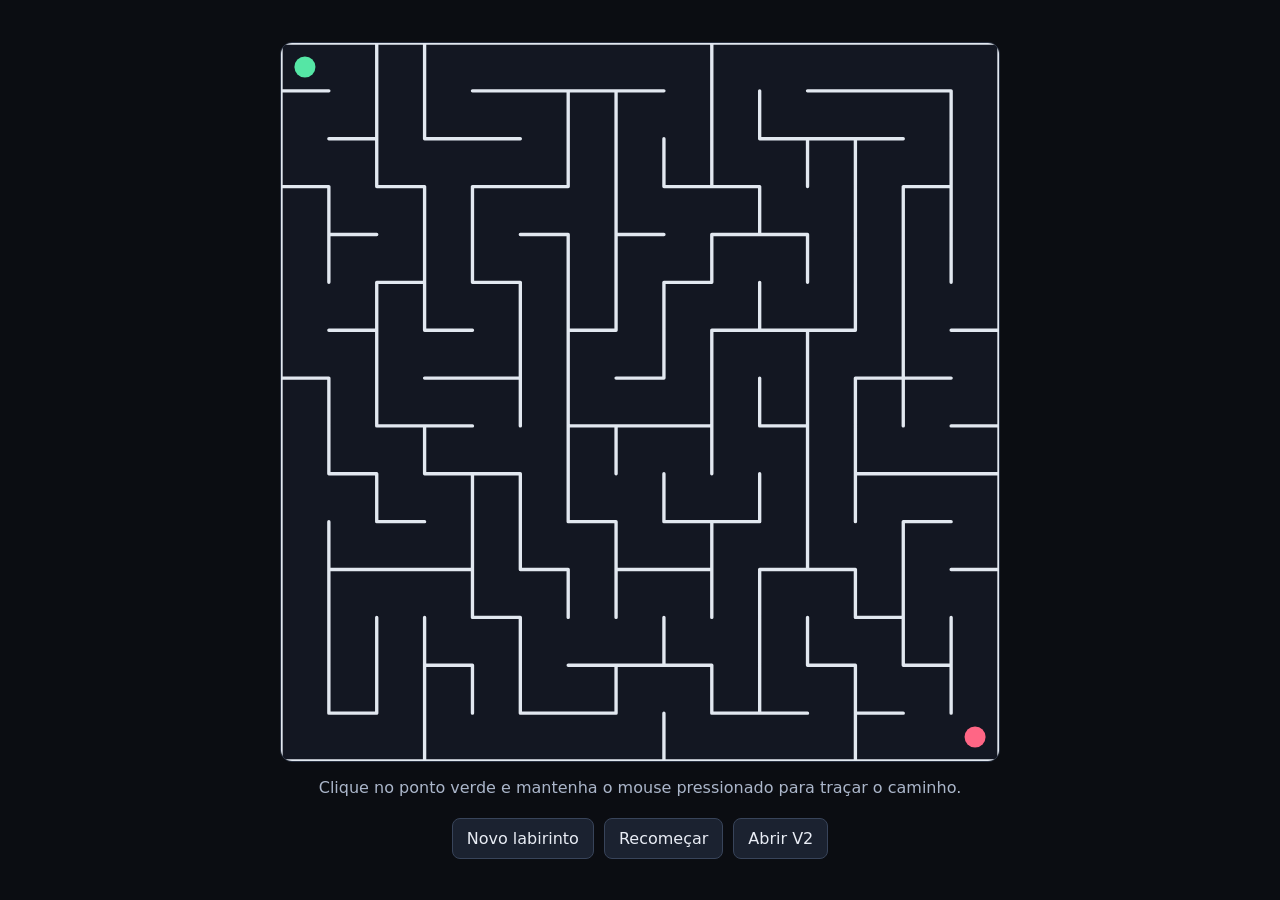
==== index.html @ 45f448f0 "feat: add elastic maze prototypes" ====
<!doctype html>
<html lang="pt-BR">
<head>
	<meta charset="UTF-8" />
	<meta name="viewport" content="width=device-width, initial-scale=1.0" />
	<title>Labirinto</title>
	<link rel="stylesheet" href="./style.css" />
</head>
<body>
	<main class="game">
		<canvas id="maze" aria-label="Labirinto interativo"></canvas>
		<p id="message" class="message" aria-live="polite">Clique no ponto verde e mantenha o mouse pressionado para traçar o caminho.</p>
		<div class="controls">
			<button id="new-maze" type="button">Novo labirinto</button>
			<button id="restart" type="button">Recomeçar</button>
			<a class="button-link" href="./v2/index.html">Abrir V2</a>
		</div>
	</main>
	<script src="./script.js"></script>
</body>
</html>
---- style.css ----
:root {
	color-scheme: dark;
	font-family: Inter, ui-sans-serif, system-ui, sans-serif;
	background: #0b0d12;
	color: #e9edf5;
}

* {
	box-sizing: border-box;
}

body {
	margin: 0;
	min-height: 100vh;
	display: grid;
	place-items: center;
	padding: 24px;
}

.game {
	width: min(100%, 760px);
	display: grid;
	justify-items: center;
	gap: 16px;
}

canvas {
	width: min(100%, 720px);
	aspect-ratio: 1;
	display: block;
	background: #131722;
	border: 1px solid #2b3343;
	border-radius: 12px;
	touch-action: none;
	cursor: crosshair;
}

.message {
	margin: 0;
	min-height: 24px;
	color: #abb6ca;
	text-align: center;
}

.controls {
	display: flex;
	gap: 10px;
}

button {
	border: 1px solid #38445a;
	border-radius: 8px;
	background: #1b2230;
	color: inherit;
	font: inherit;
	padding: 10px 14px;
	cursor: pointer;
}

.button-link {
	border: 1px solid #38445a;
	border-radius: 8px;
	background: #1b2230;
	color: inherit;
	font: inherit;
	padding: 10px 14px;
	text-decoration: none;
}

button:hover,
.button-link:hover {
	background: #263149;
}
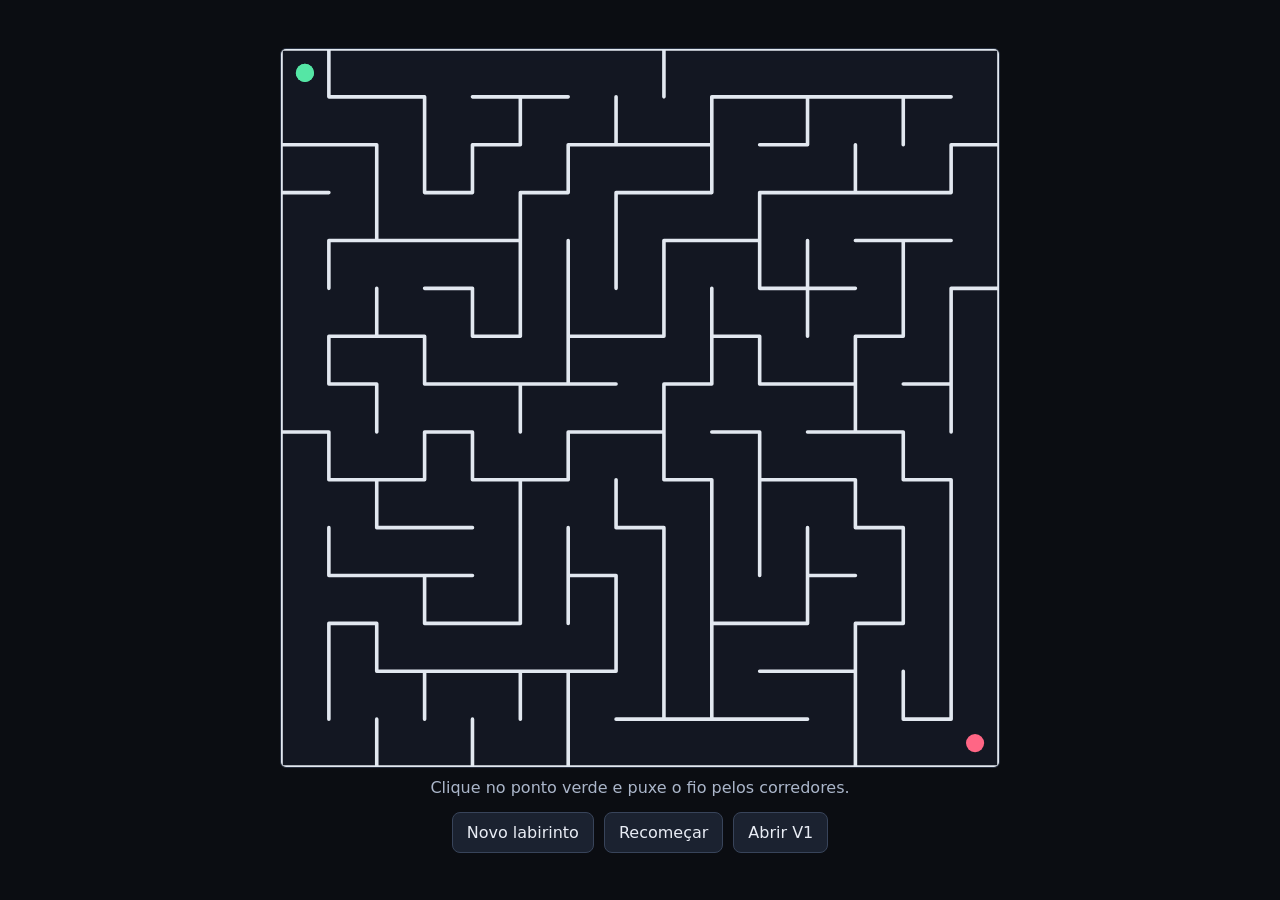
==== commit b3eb33be: "feat: start Pages on V2 and label prototypes" ====
--- a/index.html
+++ b/index.html
@@ -3,19 +3,11 @@
 <head>
 	<meta charset="UTF-8" />
 	<meta name="viewport" content="width=device-width, initial-scale=1.0" />
-	<title>Labirinto</title>
-	<link rel="stylesheet" href="./style.css" />
+	<meta http-equiv="refresh" content="0; url=./v2/" />
+	<title>Labirinto Elástico</title>
 </head>
 <body>
-	<main class="game">
-		<canvas id="maze" aria-label="Labirinto interativo"></canvas>
-		<p id="message" class="message" aria-live="polite">Clique no ponto verde e mantenha o mouse pressionado para traçar o caminho.</p>
-		<div class="controls">
-			<button id="new-maze" type="button">Novo labirinto</button>
-			<button id="restart" type="button">Recomeçar</button>
-			<a class="button-link" href="./v2/index.html">Abrir V2</a>
-		</div>
-	</main>
-	<script src="./script.js"></script>
+	<p>Abrindo <a href="./v2/">Labirinto Elástico V2</a>...</p>
+	<script>window.location.replace('./v2/');</script>
 </body>
 </html>
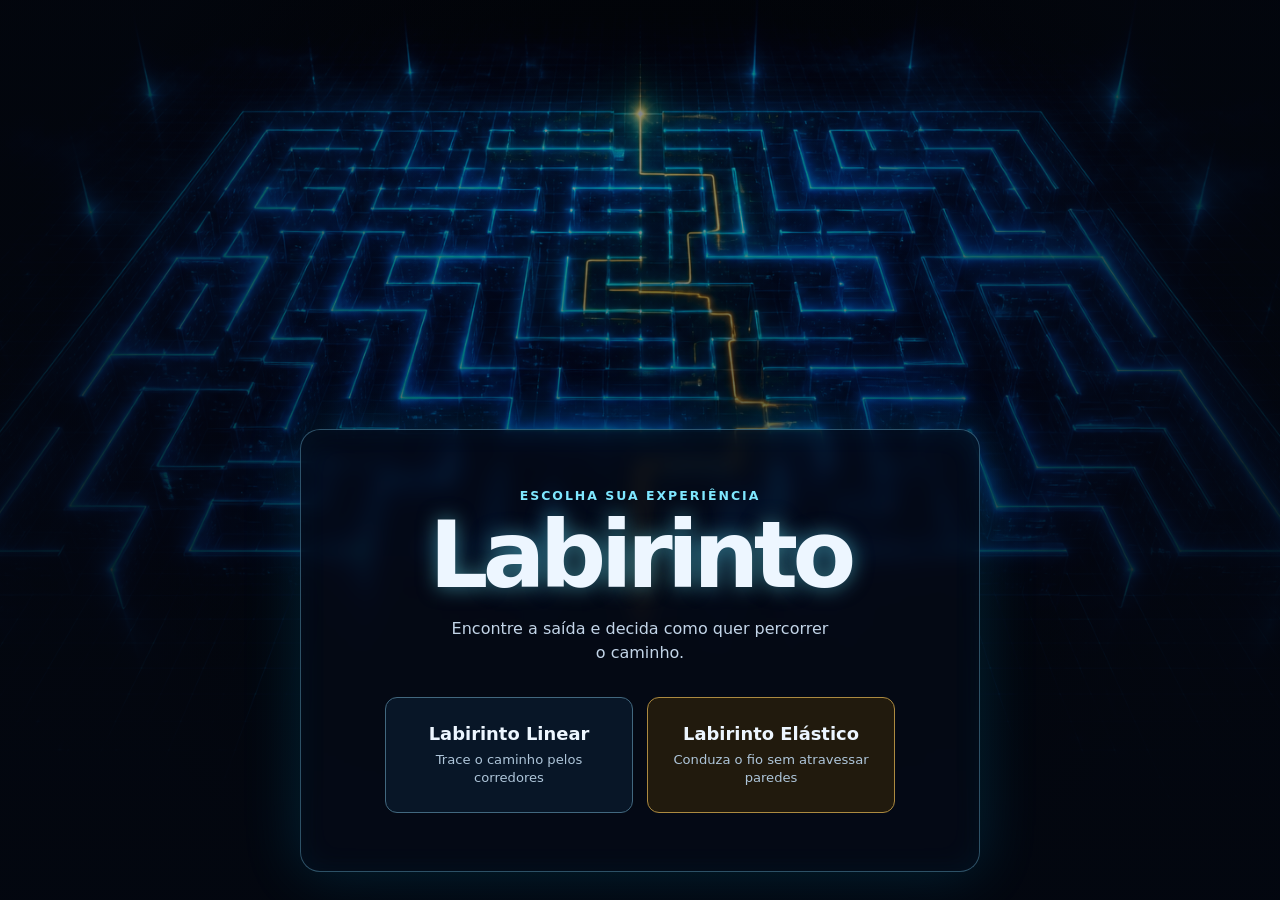
==== commit 9d21ce53: "feat: add futuristic maze home screen" ====
--- a/index.html
+++ b/index.html
@@ -3,11 +3,27 @@
 <head>
 	<meta charset="UTF-8" />
 	<meta name="viewport" content="width=device-width, initial-scale=1.0" />
-	<meta http-equiv="refresh" content="0; url=./v2/" />
-	<title>Labirinto Elástico</title>
+	<title>Labirinto</title>
+	<link rel="stylesheet" href="./landing.css" />
 </head>
 <body>
-	<p>Abrindo <a href="./v2/">Labirinto Elástico V2</a>...</p>
-	<script>window.location.replace('./v2/');</script>
+	<main class="landing">
+		<div class="hero-image" aria-hidden="true"></div>
+		<div class="hero-content">
+			<p class="eyebrow">Escolha sua experiência</p>
+			<h1>Labirinto</h1>
+			<p class="intro">Encontre a saída e decida como quer percorrer o caminho.</p>
+			<nav class="versions" aria-label="Escolha de versão">
+				<a class="version-card linear" href="./v1/index.html">
+					<strong>Labirinto Linear</strong>
+					<span>Trace o caminho pelos corredores</span>
+				</a>
+				<a class="version-card elastic" href="./v2/index.html">
+					<strong>Labirinto Elástico</strong>
+					<span>Conduza o fio sem atravessar paredes</span>
+				</a>
+			</nav>
+		</div>
+	</main>
 </body>
 </html>
--- a/landing.css
+++ b/landing.css
@@ -0,0 +1,148 @@
+:root {
+	color-scheme: dark;
+	font-family: Inter, ui-sans-serif, system-ui, sans-serif;
+	background: #05070d;
+	color: #edf6ff;
+}
+
+* {
+	box-sizing: border-box;
+}
+
+body {
+	margin: 0;
+	min-height: 100vh;
+}
+
+.landing {
+	position: relative;
+	min-height: 100vh;
+	display: grid;
+	place-items: end center;
+	overflow: hidden;
+	padding: 28px;
+	isolation: isolate;
+}
+
+.hero-image {
+	position: absolute;
+	inset: 0;
+	z-index: -2;
+	background: url('./assets/futuristic-maze-hero.png') center / cover no-repeat;
+	filter: saturate(1.15) contrast(1.08);
+}
+
+.landing::before {
+	content: '';
+	position: absolute;
+	inset: 0;
+	z-index: -1;
+	background:
+		linear-gradient(180deg, rgb(3 7 16 / .35), rgb(3 7 16 / .88)),
+		radial-gradient(circle at 50% 42%, transparent 0 24%, rgb(3 7 16 / .7) 74%);
+}
+
+.hero-content {
+	width: min(100%, 680px);
+	display: grid;
+	justify-items: center;
+	text-align: center;
+	padding: clamp(28px, 6vw, 58px);
+	border: 1px solid rgb(123 216 255 / .35);
+	border-radius: 20px;
+	background: rgb(5 11 25 / .66);
+	box-shadow: 0 0 60px rgb(0 190 255 / .16), inset 0 0 32px rgb(0 190 255 / .05);
+	backdrop-filter: blur(9px);
+}
+
+.eyebrow {
+	margin: 0 0 8px;
+	color: #7fe8ff;
+	font-size: .78rem;
+	font-weight: 700;
+	letter-spacing: .16em;
+	text-transform: uppercase;
+}
+
+h1 {
+	margin: 0;
+	font-size: clamp(2.8rem, 9vw, 5.8rem);
+	line-height: .95;
+	letter-spacing: -.06em;
+	text-shadow: 0 0 20px rgb(106 235 255 / .5);
+}
+
+.intro {
+	max-width: 38ch;
+	margin: 18px 0 32px;
+	color: #c3d5e8;
+	line-height: 1.5;
+}
+
+.versions {
+	width: min(100%, 510px);
+	display: grid;
+	grid-template-columns: repeat(2, minmax(0, 1fr));
+	gap: 14px;
+}
+
+.version-card {
+	display: grid;
+	gap: 7px;
+	min-height: 116px;
+	align-content: center;
+	padding: 18px;
+	border: 1px solid #42687f;
+	border-radius: 12px;
+	background: rgb(10 24 43 / .88);
+	color: inherit;
+	text-decoration: none;
+	transition: transform .18s ease, border-color .18s ease, box-shadow .18s ease;
+}
+
+.version-card:hover,
+.version-card:focus-visible {
+	transform: translateY(-4px);
+	border-color: #76ecff;
+	box-shadow: 0 0 26px rgb(67 221 255 / .35);
+	outline: none;
+}
+
+.version-card strong {
+	font-size: 1.12rem;
+}
+
+.version-card span {
+	color: #aec5d9;
+	font-size: .82rem;
+	line-height: 1.35;
+}
+
+.elastic {
+	border-color: #ac8a40;
+	background: rgb(38 29 13 / .88);
+}
+
+.elastic:hover,
+.elastic:focus-visible {
+	border-color: #f6c453;
+	box-shadow: 0 0 26px rgb(246 196 83 / .34);
+}
+
+@media (max-width: 560px) {
+	.landing {
+		padding: 16px;
+	}
+
+	.hero-content {
+		padding: 30px 22px;
+	}
+
+	.versions {
+		grid-template-columns: 1fr;
+	}
+
+	.version-card {
+		min-height: 92px;
+	}
+}
